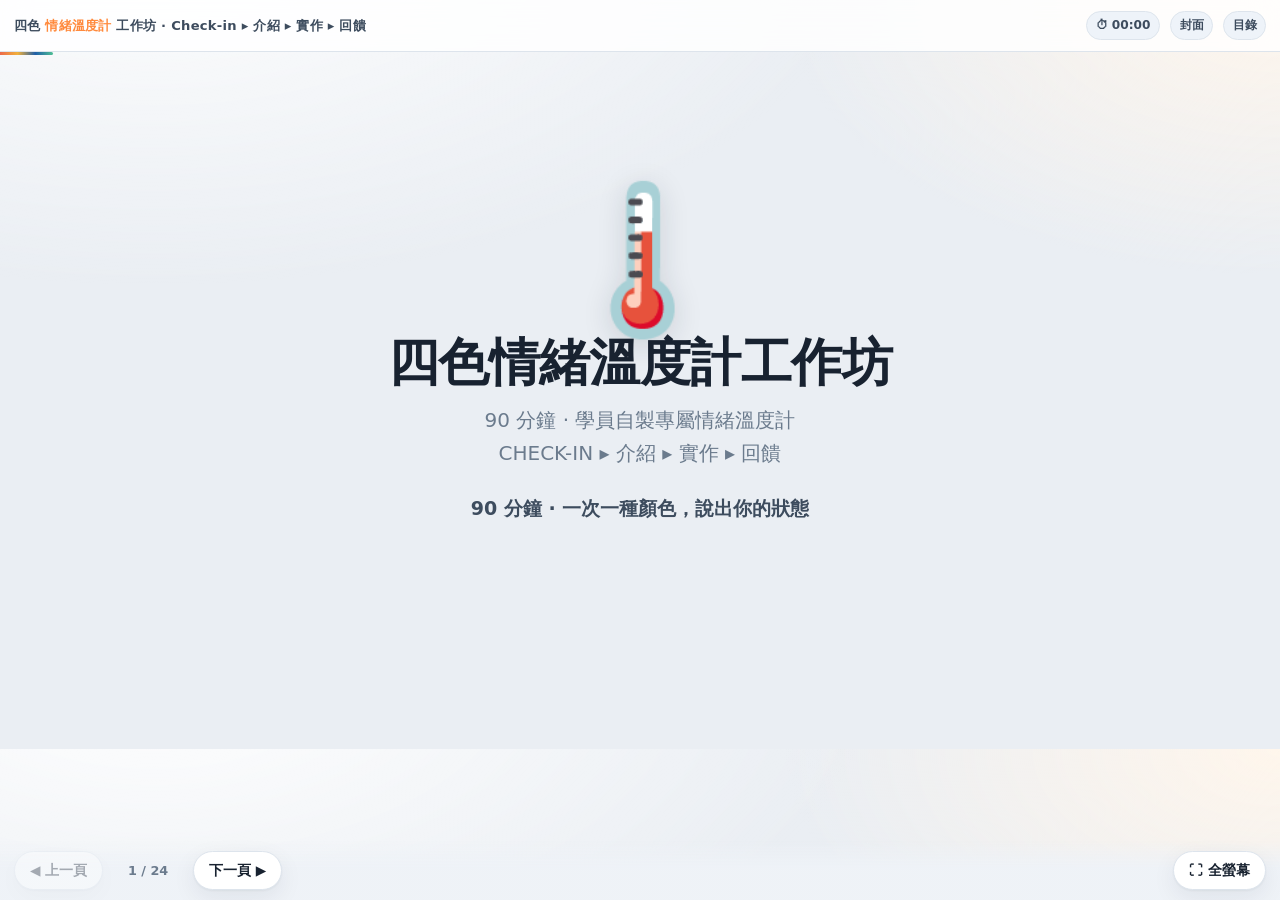
==== 4colors/index.html @ 4c262038 "Add standalone 90-minute 四色情緒溫度計 workshop deck in /4colors subfolder Independently linkable mini-dec" ====
<!doctype html>
<html lang="zh-Hant">
<head>
<meta charset="utf-8">
<meta name="viewport" content="width=device-width,initial-scale=1,viewport-fit=cover">
<title>四色情緒溫度計工作坊 ｜ 90 分鐘（Check-in · 介紹 · 實作 · 回饋）</title>
<meta name="description" content="90 分鐘四色情緒溫度計工作坊：Check-in、介紹四色情緒語言、學員動手製作專屬情緒溫度計、回饋收尾。獨立於主課程，可單獨連結使用。">
<link rel="stylesheet" href="assets/style.css">
<style>
/* ===== 簡報骨架（沿用 SEL Check-in 導航員的版型系統）===== */
.topbar{position:fixed;inset:0 0 auto 0;height:52px;z-index:60;display:flex;align-items:center;
  gap:10px;padding:0 14px;background:rgba(255,255,255,.82);backdrop-filter:blur(14px);
  border-bottom:1px solid var(--line)}
.bar-title{font-weight:800;font-size:.82rem;letter-spacing:.02em;color:var(--ink2);white-space:nowrap;
  overflow:hidden;text-overflow:ellipsis}
.bar-title b{color:var(--dawn)}
.spacer{flex:1}
.chip{font-size:.76rem;font-weight:800;padding:.32em .7em;border-radius:999px;background:#eef3f9;
  color:var(--ink2);border:1px solid var(--line);cursor:pointer;white-space:nowrap}
.chip.live{background:var(--ink);color:#fff;border-color:var(--ink)}
.chip.warn{background:#fdece7;color:var(--relate-d);border-color:#f6c9bc}
.progress{position:fixed;top:52px;left:0;height:3px;background:linear-gradient(90deg,var(--relate),var(--energy),var(--mindful),var(--reflect));
  z-index:61;transition:width .25s ease;border-radius:0 3px 3px 0}
.deck{padding-top:52px}
.slide{display:none;padding:clamp(18px,3.2vh,40px) 0 110px;animation:fade .32s ease both}
.slide.on{display:block}
@keyframes fade{from{opacity:0;transform:translateY(10px)}to{opacity:1;transform:none}}
.navbar{position:fixed;left:0;right:0;bottom:0;z-index:60;display:flex;align-items:center;gap:10px;
  padding:10px 14px calc(10px + env(safe-area-inset-bottom));
  background:linear-gradient(to top,rgba(238,242,247,.97) 55%,rgba(238,242,247,0));}
.nav-b{appearance:none;border:1px solid var(--line);background:#fff;color:var(--ink);cursor:pointer;
  font:inherit;font-weight:800;font-size:.85rem;border-radius:999px;padding:.55em 1.1em;box-shadow:var(--sh)}
.nav-b:disabled{opacity:.35;cursor:default}
.pageno{font-size:.8rem;font-weight:800;color:var(--muted);min-width:70px;text-align:center}

/* ===== 版面元件 ===== */
.eyebrow{font-size:.74rem;font-weight:900;letter-spacing:.18em;color:var(--muted);text-transform:uppercase;margin-bottom:.5em}
.h-slide{font-size:clamp(1.5rem,2.6vw + .5rem,2.5rem);font-weight:900;letter-spacing:-.02em}
.sub{color:var(--muted);font-size:.94em;margin-top:.35em;max-width:70ch}
.rule{height:4px;width:64px;border-radius:99px;background:var(--dawn);margin:.9em 0 1.1em}
.lead{font-size:1.06em;color:var(--ink2)}
.kicker{display:flex;align-items:baseline;gap:.6em;flex-wrap:wrap;margin-bottom:.2em}
.note{margin-top:clamp(14px,2vh,22px);background:#fff;border-left:5px solid var(--dawn);
  border-radius:0 14px 14px 0;padding:.85em 1.1em;box-shadow:var(--sh);font-size:.94em;color:var(--ink2)}
.note.blue{border-left-color:var(--mindful)} .note.green{border-left-color:var(--reflect)}
.note b{color:var(--ink)}
.cap{font-size:.78em;color:var(--muted);margin-top:.5em;text-align:center}

/* 色卡 */
.qc{border-radius:var(--r);padding:clamp(14px,1.8vw,22px);box-shadow:var(--sh);background:#fff;
  border-top:6px solid var(--line);position:relative;overflow:hidden}
.qc h4{font-size:1.05em;margin-bottom:.35em;display:flex;align-items:center;gap:.45em}
.qc .ico{width:1.9em;height:1.9em;border-radius:50%;display:grid;place-items:center;color:#fff;font-size:.85em;flex:none}
.qc p{font-size:.9em;color:var(--ink2);margin:0 0 .4em}
.qc .use{font-size:.82em;font-weight:700;border-radius:10px;padding:.45em .7em;margin-top:.55em}
.qc.energy{border-top-color:var(--energy)} .qc.energy .ico{background:var(--energy)} .qc.energy .use{background:#fdf3e0;color:var(--energy-d)}
.qc.mindful{border-top-color:var(--mindful)} .qc.mindful .ico{background:var(--mindful)} .qc.mindful .use{background:#e7eff8;color:var(--mindful-d)}
.qc.reflect{border-top-color:var(--reflect)} .qc.reflect .ico{background:var(--reflect)} .qc.reflect .use{background:#e4f6ee;color:var(--reflect-d)}
.qc.relate{border-top-color:var(--relate)} .qc.relate .ico{background:var(--relate)} .qc.relate .use{background:#fdece7;color:var(--relate-d)}

/* 步驟 */
.steps{display:grid;gap:12px;grid-template-columns:repeat(4,minmax(0,1fr))}
@media(max-width:860px){.steps{grid-template-columns:1fr}}
.step{background:#fff;border-radius:var(--r);padding:1em 1.05em;box-shadow:var(--sh);position:relative}
.step .n{font-size:.72rem;font-weight:900;letter-spacing:.1em;color:#fff;background:var(--ink);
  border-radius:999px;padding:.15em .7em;display:inline-block;margin-bottom:.5em}
.step h4{font-size:1em;margin-bottom:.3em}
.step p{font-size:.86em;color:var(--ink2);margin:0}
.step .say{margin-top:.5em;font-size:.84em;background:#f2f6fa;border-radius:10px;padding:.45em .65em;color:var(--mindful-d);font-weight:600}

/* 顏色 check-in */
.colors{display:grid;grid-template-columns:repeat(4,minmax(0,1fr));gap:clamp(10px,1.6vw,18px)}
@media(max-width:720px){.colors{grid-template-columns:repeat(2,1fr)}}
.col{border-radius:var(--r);padding:clamp(14px,2vw,24px);color:#fff;text-align:center;box-shadow:var(--sh-lg)}
.col .e{font-size:clamp(2rem,4vw,3rem);line-height:1}
.col h4{font-size:1.15em;margin:.25em 0 .1em}
.col small{opacity:.92;font-size:.84em;display:block;line-height:1.45}
.col.r{background:linear-gradient(150deg,#ef6a5e,#d8433a)}
.col.y{background:linear-gradient(150deg,#f4bc55,#dd9614)}
.col.b{background:linear-gradient(150deg,#5a94cf,#255f9d)}
.col.g{background:linear-gradient(150deg,#63c9a2,#2f9a72)}

/* 情緒溫度計示意圖 */
.thermo-wrap{display:flex;justify-content:center;padding:.6em 0 .2em}
.thermo{width:min(150px,40vw);border-radius:28px;overflow:hidden;box-shadow:var(--sh-lg);
  display:flex;flex-direction:column;background:#fff}
.ts{flex:1;display:flex;align-items:center;justify-content:center;color:#fff;font-weight:800;
  font-size:.86em;padding:1.1em .5em;text-align:center}

/* 時間軸 */
.tl{position:relative;padding-left:26px}
.tl:before{content:"";position:absolute;left:8px;top:6px;bottom:6px;width:2px;background:var(--line)}
.tl-i{position:relative;margin-bottom:.85em}
.tl-i:before{content:"";position:absolute;left:-22px;top:.55em;width:11px;height:11px;border-radius:50%;
  background:#fff;border:3px solid var(--dawn)}
.tl-i b{display:block;font-size:.95em}
.tl-i span{font-size:.86em;color:var(--muted)}

/* 大 QR 頁 */
.qrpage{display:grid;grid-template-columns:auto 1fr;gap:clamp(18px,3vw,44px);align-items:center}
@media(max-width:820px){.qrpage{grid-template-columns:1fr}}
.qrbox{background:#fff;padding:clamp(14px,2vw,22px);border-radius:22px;box-shadow:var(--sh-lg);display:grid;place-items:center;gap:10px}
.qrbox .u{font-size:.78rem;font-weight:800;color:var(--muted);word-break:break-all;text-align:center;max-width:280px}
.qrbox a.go{font-size:.82rem;font-weight:800;text-decoration:none;background:var(--ink);color:#fff;
  padding:.5em 1.2em;border-radius:999px}
.bul{margin:0;padding-left:1.15em}
.bul li{margin-bottom:.4em;font-size:.94em;color:var(--ink2)}
.bul li b{color:var(--ink)}

/* 分隔頁 */
.divider{min-height:62vh;display:grid;place-content:center;text-align:center}
.divider .num{font-size:clamp(4rem,12vw,9rem);font-weight:900;color:#fff;
  text-shadow:0 6px 30px rgba(24,34,48,.14);letter-spacing:-.04em;line-height:.9}
.divider h2{font-size:clamp(1.8rem,4vw,3.2rem);font-weight:900;margin:.1em 0 .2em}
.divider p{color:var(--muted);max-width:60ch;margin:0 auto}
.divider .time{margin-top:1.2em;font-weight:800;color:var(--ink2);font-size:.95em}

/* 目錄 */
.menu{position:fixed;inset:0;z-index:80;background:rgba(20,30,44,.55);backdrop-filter:blur(6px);display:none}
.menu.on{display:block}
.menu-in{position:absolute;inset:auto 0 0 0;max-height:82vh;overflow:auto;background:var(--bg2);
  border-radius:22px 22px 0 0;padding:18px 16px calc(24px + env(safe-area-inset-bottom))}
.menu-in h3{font-size:1rem;margin-bottom:.7em}
.mrow{display:flex;gap:.6em;align-items:baseline;padding:.5em .6em;border-radius:10px;cursor:pointer;font-size:.9em}
.mrow:hover{background:#e8eef6}
.mrow.cur{background:var(--ink);color:#fff}
.mrow .mi{font-size:.75em;font-weight:900;color:var(--muted);min-width:2.2em}
.mrow.cur .mi{color:#cbd6e3}
.mrow .mt{font-size:.72em;color:var(--muted);margin-left:auto;white-space:nowrap}
.mrow.cur .mt{color:#cbd6e3}
.mrow.sec{font-weight:900;background:#e3eaf3}
.mrow.sec.cur{background:var(--ink)}
@media print{.topbar,.navbar,.progress,.menu{display:none!important}.slide{display:block!important;page-break-after:always}}
</style>
</head>
<body>

<div class="topbar">
  <div class="bar-title">四色 <b>情緒溫度計</b> 工作坊 · Check-in ▸ 介紹 ▸ 實作 ▸ 回饋</div>
  <div class="spacer"></div>
  <div class="chip" id="clock" title="點一下開始／暫停 90 分鐘計時">⏱ 00:00</div>
  <div class="chip" id="segchip" title="目前段落">開場</div>
  <div class="chip" id="menubtn">目錄</div>
</div>
<div class="progress" id="prog" style="width:0"></div>

<main class="deck" id="deck"></main>

<div class="navbar">
  <button class="nav-b" id="prev">◀ 上一頁</button>
  <div class="pageno" id="pageno">1 / 1</div>
  <button class="nav-b" id="next">下一頁 ▶</button>
  <div class="spacer"></div>
  <button class="nav-b" id="fs">⛶ 全螢幕</button>
</div>

<div class="menu" id="menu"><div class="menu-in"><h3>投影目錄 · 點選跳頁</h3><div id="mlist"></div></div></div>

<script src="assets/qr.js"></script>
<script src="assets/slides.js"></script>
<script>
(function(){
  var deck=document.getElementById('deck'), i=0, N=0;
  // 產生所有投影片
  deck.innerHTML = SLIDES.map(function(s,k){
    return '<section class="slide" data-i="'+k+'"><div class="wrap">'+s.html+'</div></section>';
  }).join('');
  var els=[].slice.call(deck.querySelectorAll('.slide')); N=els.length;

  // 目錄
  document.getElementById('mlist').innerHTML = SLIDES.map(function(s,k){
    return '<div class="mrow'+(s.sec?' sec':'')+'" data-k="'+k+'"><span class="mi">'+(k+1)+'</span><span>'+s.t+'</span><span class="mt">'+(s.time||'')+'</span></div>';
  }).join('');

  function show(k,push){
    k=Math.max(0,Math.min(N-1,k)); i=k;
    els.forEach(function(e,n){e.classList.toggle('on',n===k);});
    document.getElementById('pageno').textContent=(k+1)+' / '+N;
    document.getElementById('prog').style.width=((k+1)/N*100)+'%';
    document.getElementById('prev').disabled=(k===0);
    document.getElementById('next').disabled=(k===N-1);
    document.getElementById('segchip').textContent=SLIDES[k].part||'—';
    [].forEach.call(document.querySelectorAll('.mrow'),function(r){r.classList.toggle('cur',+r.dataset.k===k);});
    window.scrollTo(0,0);
    if(push!==false) history.replaceState(null,'','#s'+(k+1));
    // lazy QR（一頁可有多個）
    [].forEach.call(els[k].querySelectorAll('[data-qr]'),function(box){
      if(!box.dataset.done) drawQR(box);
    });
  }
  function baseURL(){
    var u=location.href.split('#')[0];
    return u.replace(/[^/]*$/,'');
  }
  function drawQR(box){
    var target=box.dataset.qr;
    var url = /^https?:/.test(target) ? target : baseURL()+target;
    var holder=box.querySelector('.qrimg');
    var base = box.dataset.size ? +box.dataset.size
             : Math.min(300, Math.max(190, window.innerWidth*0.42));
    QR.render(holder,url,{size:base});
    var u=box.querySelector('.u'); if(u) u.textContent=url.replace(/^https?:\/\//,'');
    var a=box.querySelector('a.go'); if(a) a.href=url;
    box.dataset.done='1';
  }
  document.getElementById('prev').onclick=function(){show(i-1);};
  document.getElementById('next').onclick=function(){show(i+1);};
  document.getElementById('menubtn').onclick=function(){document.getElementById('menu').classList.add('on');};
  document.getElementById('menu').onclick=function(e){
    var r=e.target.closest('.mrow');
    if(r){show(+r.dataset.k);}
    if(r||e.target.id==='menu') document.getElementById('menu').classList.remove('on');
  };
  document.getElementById('fs').onclick=function(){
    if(document.fullscreenElement) document.exitFullscreen();
    else document.documentElement.requestFullscreen&&document.documentElement.requestFullscreen();
  };
  document.addEventListener('keydown',function(e){
    if(e.target.matches('input,textarea')) return;
    if(e.key==='ArrowRight'||e.key==='PageDown'||e.key===' '){show(i+1);e.preventDefault();}
    if(e.key==='ArrowLeft'||e.key==='PageUp'){show(i-1);e.preventDefault();}
    if(e.key==='Home')show(0); if(e.key==='End')show(N-1);
    if(e.key==='m'||e.key==='M')document.getElementById('menu').classList.toggle('on');
  });
  var sx=0,sy=0;
  document.addEventListener('touchstart',function(e){sx=e.touches[0].clientX;sy=e.touches[0].clientY;},{passive:true});
  document.addEventListener('touchend',function(e){
    var dx=e.changedTouches[0].clientX-sx, dy=e.changedTouches[0].clientY-sy;
    if(Math.abs(dx)>70&&Math.abs(dx)>Math.abs(dy)*1.7){ show(dx<0?i+1:i-1); }
  },{passive:true});

  // 計時器（90 分鐘課程，超過即提示）
  var t0=null, acc=0, tick=null;
  function fmt(ms){var s=Math.floor(ms/1000);return String(Math.floor(s/60)).padStart(2,'0')+':'+String(s%60).padStart(2,'0');}
  var clock=document.getElementById('clock');
  clock.onclick=function(){
    if(tick){clearInterval(tick);tick=null;acc+=Date.now()-t0;clock.classList.remove('live');}
    else{t0=Date.now();clock.classList.add('live');
      tick=setInterval(function(){
        var ms=acc+(Date.now()-t0); clock.textContent='⏱ '+fmt(ms);
        clock.classList.toggle('warn', ms>90*60*1000);
      },1000);}
  };
  clock.ondblclick=function(){acc=0;t0=Date.now();clock.textContent='⏱ 00:00';};

  var h=(location.hash.match(/#s(\d+)/)||[])[1];
  show(h?(+h-1):0,false);
})();
</script>
</body>
</html>
---- 4colors/assets/style.css ----
/* ===== SEL Check-in 工作坊 · 共用樣式 ===== */
:root{
  --bg:#eaeef3; --bg2:#f6f8fb; --card:#ffffff;
  --ink:#182230; --ink2:#3d4c5e; --muted:#6b7b8d; --line:#dde4ec;
  --energy:#F0B03C; --energy-d:#b9821c;
  --mindful:#1F5FA8; --mindful-d:#12406f;
  --reflect:#4FBF95; --reflect-d:#2b8465;
  --relate:#EC6A4B; --relate-d:#b8462b;
  --dawn:#FF8A3D;
  --red:#E4574C; --yellow:#F0B03C; --blue:#3D7FC1; --green:#4FBF95;
  --sh: 0 1px 2px rgba(20,35,55,.05), 0 8px 24px rgba(20,35,55,.07);
  --sh-lg: 0 2px 6px rgba(20,35,55,.06), 0 18px 48px rgba(20,35,55,.12);
  --r:18px;
  --fs:clamp(15px,1.05vw + 8px,20px);
}
*{box-sizing:border-box;-webkit-tap-highlight-color:transparent}
html,body{margin:0;padding:0}
body{
  background:
    radial-gradient(1200px 600px at 12% -10%, #ffffff 0%, rgba(255,255,255,0) 60%),
    radial-gradient(900px 500px at 100% 0%, #fff6ec 0%, rgba(255,255,255,0) 55%),
    var(--bg);
  color:var(--ink);
  font-family:"Noto Sans TC","PingFang TC","Microsoft JhengHei",-apple-system,BlinkMacSystemFont,"Segoe UI",system-ui,sans-serif;
  font-size:var(--fs); line-height:1.65; -webkit-font-smoothing:antialiased;
}
h1,h2,h3,h4{margin:0;line-height:1.25;letter-spacing:-.01em}
p{margin:0 0 .6em}
b,strong{font-weight:700}
a{color:var(--mindful)}
.wrap{max-width:1180px;margin:0 auto;padding:0 clamp(16px,3vw,34px)}
.card{background:var(--card);border-radius:var(--r);box-shadow:var(--sh);padding:clamp(16px,2vw,26px)}
.grid{display:grid;gap:clamp(12px,1.6vw,20px)}
.g2{grid-template-columns:repeat(2,minmax(0,1fr))}
.g3{grid-template-columns:repeat(3,minmax(0,1fr))}
.g4{grid-template-columns:repeat(4,minmax(0,1fr))}
@media(max-width:860px){.g2,.g3,.g4{grid-template-columns:1fr}}
.tag{display:inline-block;font-size:.72em;font-weight:800;letter-spacing:.14em;
  padding:.32em .85em;border-radius:999px;background:#e6ecf4;color:var(--ink2)}
.btn{appearance:none;border:0;cursor:pointer;font:inherit;font-weight:700;
  padding:.7em 1.35em;border-radius:999px;background:var(--ink);color:#fff;
  box-shadow:var(--sh);transition:transform .12s ease, filter .12s ease}
.btn:hover{transform:translateY(-1px);filter:brightness(1.08)}
.btn.ghost{background:#fff;color:var(--ink);border:1px solid var(--line)}
.btn:active{transform:translateY(1px)}
img{max-width:100%;height:auto;display:block}
.shot{border-radius:14px;box-shadow:var(--sh);background:#fff;width:100%}
table{border-collapse:collapse;width:100%;font-size:.88em}
th,td{padding:.55em .7em;border-bottom:1px solid var(--line);text-align:left;vertical-align:top}
th{background:#f2f6fa;font-weight:800;color:var(--ink2);white-space:nowrap}
tbody tr:nth-child(even){background:#fafcfe}
.sr{position:absolute;width:1px;height:1px;overflow:hidden;clip:rect(0 0 0 0)}
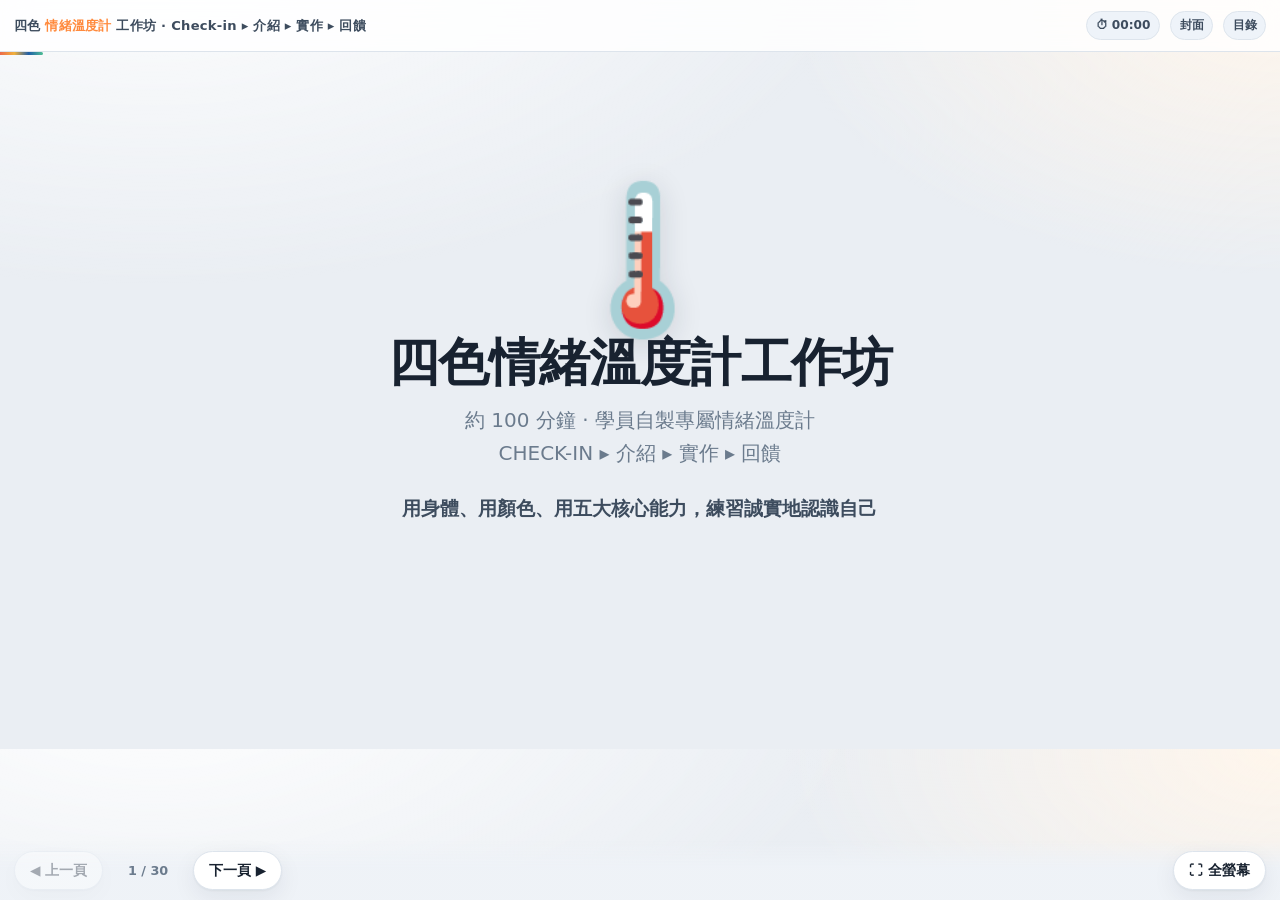
==== commit d8683017: "Deepen 4colors workshop: CASEL 5 competencies, name-it-to-tame-it rationale, myth-busting, body-sign" ====
--- a/4colors/index.html
+++ b/4colors/index.html
@@ -3,8 +3,8 @@
 <head>
 <meta charset="utf-8">
 <meta name="viewport" content="width=device-width,initial-scale=1,viewport-fit=cover">
-<title>四色情緒溫度計工作坊 ｜ 90 分鐘（Check-in · 介紹 · 實作 · 回饋）</title>
-<meta name="description" content="90 分鐘四色情緒溫度計工作坊：Check-in、介紹四色情緒語言、學員動手製作專屬情緒溫度計、回饋收尾。獨立於主課程，可單獨連結使用。">
+<title>四色情緒溫度計工作坊 ｜ 約 100 分鐘（Check-in · 介紹 · 實作 · 回饋）</title>
+<meta name="description" content="約 100 分鐘四色情緒溫度計工作坊：CASEL 五大核心能力、命名情緒的心理學原理、身體訊號覺察、四色情緒語言、學員動手製作專屬情緒溫度計、社會覺察加碼活動、回饋收尾。獨立於主課程，可單獨連結使用。">
 <link rel="stylesheet" href="assets/style.css">
 <style>
 /* ===== 簡報骨架（沿用 SEL Check-in 導航員的版型系統）===== */
@@ -57,6 +57,7 @@
 .qc.mindful{border-top-color:var(--mindful)} .qc.mindful .ico{background:var(--mindful)} .qc.mindful .use{background:#e7eff8;color:var(--mindful-d)}
 .qc.reflect{border-top-color:var(--reflect)} .qc.reflect .ico{background:var(--reflect)} .qc.reflect .use{background:#e4f6ee;color:var(--reflect-d)}
 .qc.relate{border-top-color:var(--relate)} .qc.relate .ico{background:var(--relate)} .qc.relate .use{background:#fdece7;color:var(--relate-d)}
+.qc.neutral{border-top-color:var(--dawn)} .qc.neutral .ico{background:var(--dawn)} .qc.neutral .use{background:#fff3ea;color:#b9601c}
 
 /* 步驟 */
 .steps{display:grid;gap:12px;grid-template-columns:repeat(4,minmax(0,1fr))}
@@ -138,7 +139,7 @@
 <div class="topbar">
   <div class="bar-title">四色 <b>情緒溫度計</b> 工作坊 · Check-in ▸ 介紹 ▸ 實作 ▸ 回饋</div>
   <div class="spacer"></div>
-  <div class="chip" id="clock" title="點一下開始／暫停 90 分鐘計時">⏱ 00:00</div>
+  <div class="chip" id="clock" title="點一下開始／暫停 100 分鐘計時">⏱ 00:00</div>
   <div class="chip" id="segchip" title="目前段落">開場</div>
   <div class="chip" id="menubtn">目錄</div>
 </div>
@@ -229,7 +230,7 @@
     if(Math.abs(dx)>70&&Math.abs(dx)>Math.abs(dy)*1.7){ show(dx<0?i+1:i-1); }
   },{passive:true});
 
-  // 計時器（90 分鐘課程，超過即提示）
+  // 計時器（約 100 分鐘課程，超過即提示）
   var t0=null, acc=0, tick=null;
   function fmt(ms){var s=Math.floor(ms/1000);return String(Math.floor(s/60)).padStart(2,'0')+':'+String(s%60).padStart(2,'0');}
   var clock=document.getElementById('clock');
@@ -238,7 +239,7 @@
     else{t0=Date.now();clock.classList.add('live');
       tick=setInterval(function(){
         var ms=acc+(Date.now()-t0); clock.textContent='⏱ '+fmt(ms);
-        clock.classList.toggle('warn', ms>90*60*1000);
+        clock.classList.toggle('warn', ms>100*60*1000);
       },1000);}
   };
   clock.ondblclick=function(){acc=0;t0=Date.now();clock.textContent='⏱ 00:00';};
